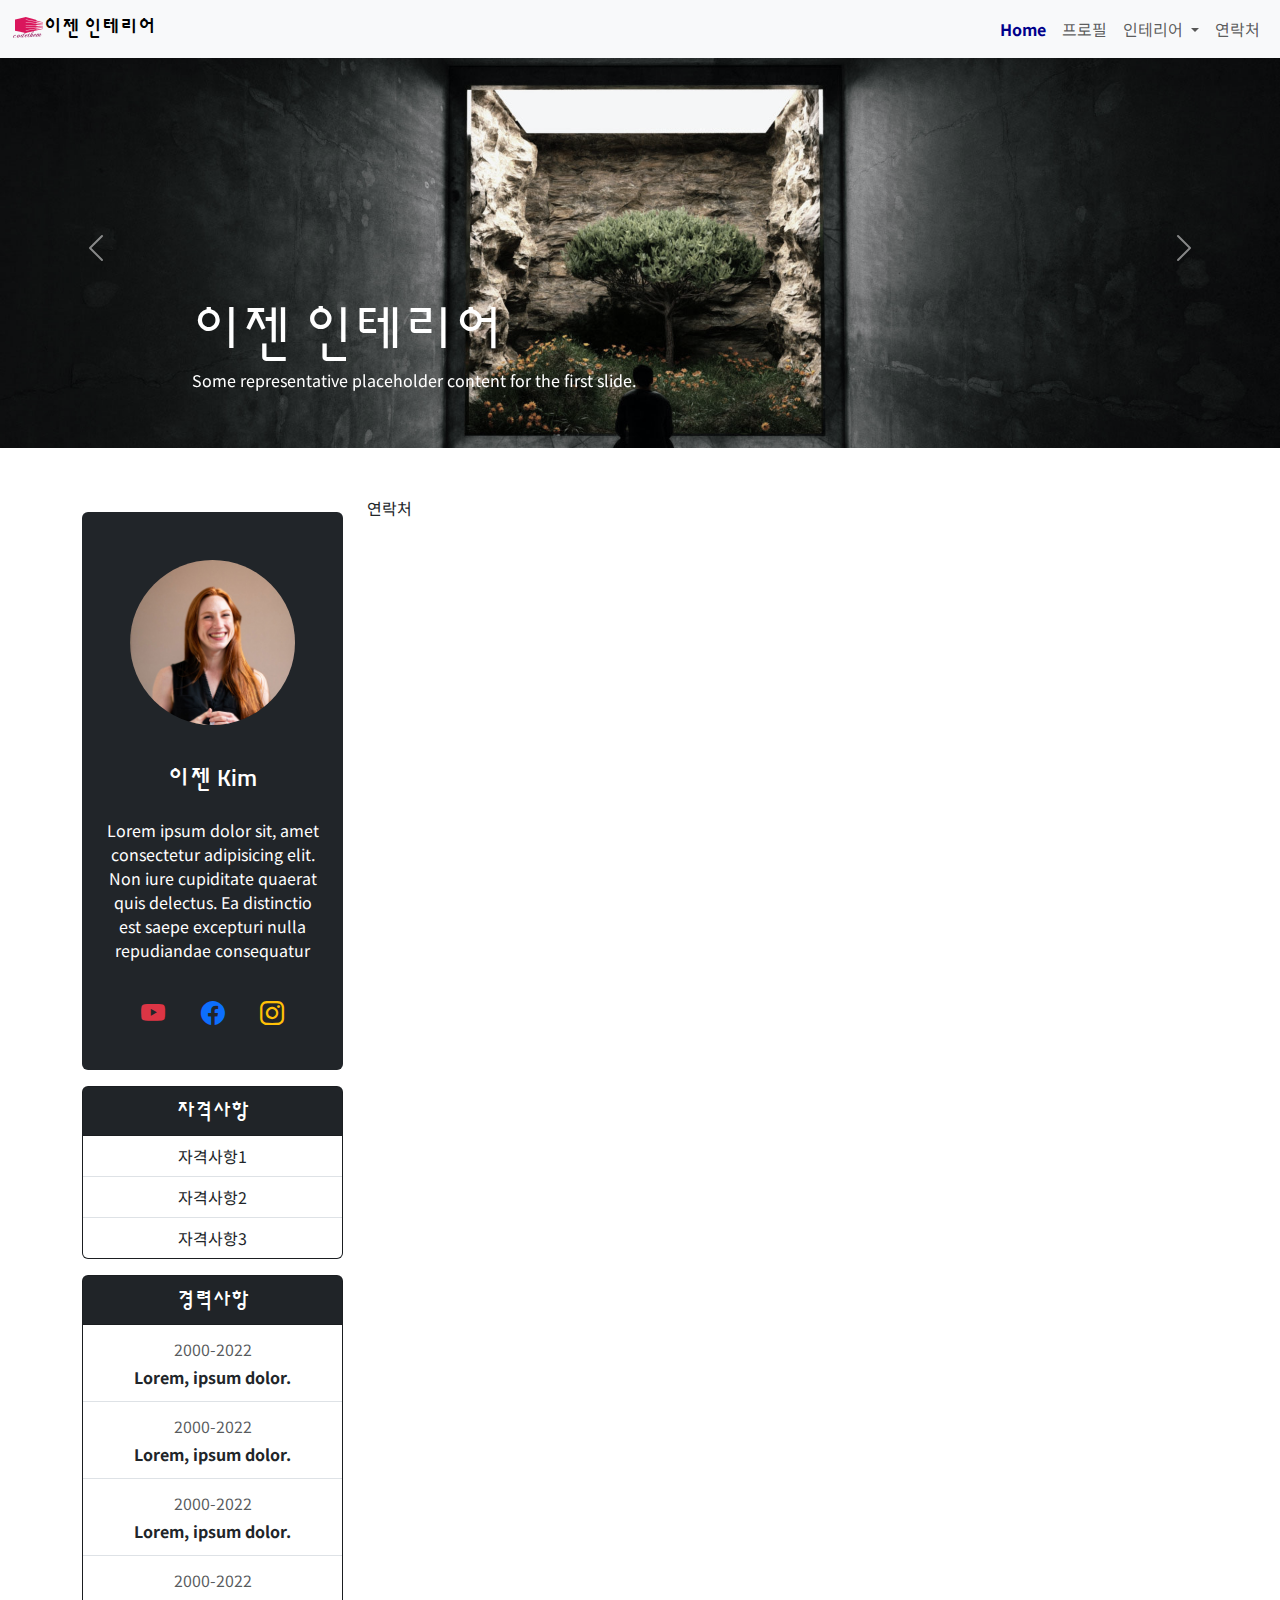
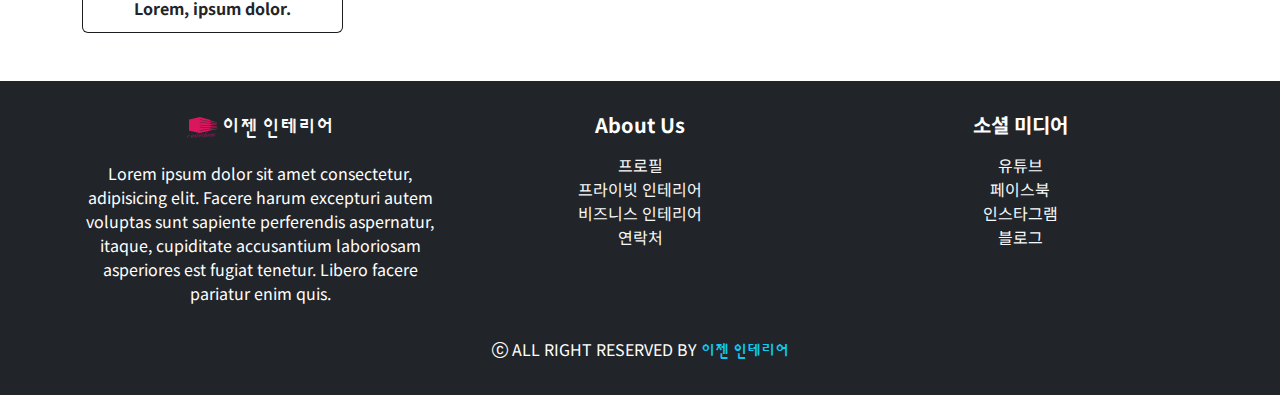
==== contact.html @ ede025fa "4월 24일 개인 공간, 비즈니스 공간, 프로필 완성" ====
<!DOCTYPE html>
<html lang="en">
  <head>
    <meta charset="UTF-8" />
    <meta name="viewport" content="width=device-width, initial-scale=1.0" />
    <title>이젠 인테리어</title>
    <link rel="stylesheet" href="./css/bootstrap.css" />
    <link
      rel="stylesheet"
      href="https://cdn.jsdelivr.net/npm/bootstrap-icons@1.11.3/font/bootstrap-icons.min.css"
    />
    <link rel="stylesheet" href="./css/style.css" />
  </head>
  <body>
    <nav class="navbar navbar-expand-md fixed-top bg-light">
      <div class="container-fluid">
        <a class="logo-font navbar-brand" href="index.html"
          ><img src="./images/logo.png" />이젠 인테리어</a
        >
        <button
          class="navbar-toggler"
          type="button"
          data-bs-toggle="collapse"
          data-bs-target="#menubar"
          aria-controls="menubar"
          aria-expanded="false"
          aria-label="Toggle navigation"
        >
          <span class="navbar-toggler-icon"></span>
        </button>
        <div class="collapse navbar-collapse" id="menubar">
          <ul class="navbar-nav ms-auto mb-2 mb-md-0">
            <li class="nav-item">
              <a class="nav-link active" aria-current="page" href="index.html"
                >Home</a
              >
            </li>
            <li class="nav-item">
              <a class="nav-link" href="profile.html">프로필</a>
            </li>
            <li class="nav-item dropdown">
              <a
                class="nav-link dropdown-toggle"
                href="#"
                role="button"
                data-bs-toggle="dropdown"
                aria-expanded="false"
              >
                인테리어
              </a>
              <ul class="dropdown-menu">
                <li>
                  <a class="dropdown-item" href="private-interior.html"
                    >개인 공간</a
                  >
                </li>
                <li>
                  <a class="dropdown-item" href="business-interior.html"
                    >비즈니스 공간</a
                  >
                </li>
                <li><hr class="dropdown-divider" /></li>
              </ul>
            </li>
            <li class="nav-item">
              <a class="nav-link" href="contact.html">연락처</a>
            </li>
          </ul>
        </div>
      </div>
    </nav>

    <header>
      <div id="headerCarousel" class="mt-5 carousel slide">
        <div class="carousel-inner">
          <div class="carousel-item active">
            <img src="./images/header1.jpg" class="d-block w-100" alt="배너1" />
            <div class="carousel-caption text-md-start">
              <h1 class="display-4 d-block mb-0">이젠 인테리어</h1>
              <p class="d-none d-sm-block">
                Some representative placeholder content for the first slide.
              </p>
            </div>
          </div>

          <div class="carousel-item">
            <img src="./images/header2.jpg" class="d-block w-100" alt="배너1" />
            <div class="carousel-caption text-md-start">
              <h1 class="display-4 d-block mb-0">이젠 인테리어</h1>
              <p class="d-none d-sm-block">
                Some representative placeholder content for the first slide.
              </p>
            </div>
          </div>

          <div class="carousel-item">
            <img src="./images/header3.jpg" class="d-block w-100" alt="배너1" />
            <div class="carousel-caption text-md-start">
              <h1 class="display-4 d-block mb-0">이젠 인테리어</h1>
              <p class="d-none d-sm-block">
                Some representative placeholder content for the first slide.
              </p>
            </div>
          </div>

          <div class="carousel-item">
            <img src="./images/header4.jpg" class="d-block w-100" alt="배너1" />
            <div class="carousel-caption text-md-start">
              <h1 class="display-4 d-block mb-0">이젠 인테리어</h1>
              <p class="d-none d-sm-block">
                Some representative placeholder content for the first slide.
              </p>
            </div>
          </div>

          <div class="carousel-item">
            <img src="./images/header5.jpg" class="d-block w-100" alt="배너1" />
            <div class="carousel-caption text-md-start">
              <h1 class="display-4 d-block mb-0">이젠 인테리어</h1>
              <p class="d-none d-sm-block">
                Some representative placeholder content for the first slide.
              </p>
            </div>
          </div>
        </div>

        <button
          class="carousel-control-prev"
          type="button"
          data-bs-target="#headerCarousel"
          data-bs-slide="prev"
        >
          <span class="carousel-control-prev-icon" aria-hidden="true"></span>
          <span class="visually-hidden">Previous</span>
        </button>
        <button
          class="carousel-control-next"
          type="button"
          data-bs-target="#headerCarousel"
          data-bs-slide="next"
        >
          <span class="carousel-control-next-icon" aria-hidden="true"></span>
          <span class="visually-hidden">Next</span>
        </button>
      </div>
    </header>

    <!-- 메인 섹션 시작 -->
    <main class="container my-5">
      <div class="row">
        <!-- 프로필 바 섹션 시작 -->
        <section class="col-md-5 col-lg-3">
          <div class="bg-dark text-white text-center my-3 p-4 rounded">
            <img
              src="./images/main-profile.jpg"
              alt="프로필 사진"
              class="img-fluid rounded-circle p-4"
            />
            <h2 class="fs-4 py-3">이젠 Kim</h2>
            <p>
              Lorem ipsum dolor sit, amet consectetur adipisicing elit. Non iure
              cupiditate quaerat quis delectus. Ea distinctio est saepe
              excepturi nulla repudiandae consequatur
            </p>
            <div class="d-flex justify-content-evenly fs-4 py-3">
              <a
                href="#"
                target="_blank"
                class="link-danger"
                aria-label="유튜브"
                ><i class="bi bi-youtube"></i
              ></a>
              <a href="#" aria-label="페이스북"
                ><i class="bi bi-facebook"></i
              ></a>
              <a href="#" class="link-warning" aria-label="인스타그램"
                ><i class="bi bi-instagram"></i
              ></a>
            </div>
          </div>

          <!-- 자격사항 리스트 -->
          <div class="card bg-dark text-white text-center">
            <div class="card-header">
              <h3 class="fs-5 m-1">자격사항</h3>
            </div>
            <ul class="list-group list-group-flush">
              <li class="list-group-item">자격사항1</li>
              <li class="list-group-item">자격사항2</li>
              <li class="list-group-item">자격사항3</li>
            </ul>
          </div>

          <!-- 경력사항 리스트 -->
          <div class="card mt-3 bg-dark text-white text-center">
            <div class="card-header">
              <h3 class="fs-5 m-1">경력사항</h3>
            </div>
            <ul class="list-group list-group-flush">
              <li class="list-group-item">
                <p class="text-muted m-1">2000-2022</p>
                <p class="m-1 fw-bold">Lorem, ipsum dolor.</p>
              </li>
              <li class="list-group-item">
                <p class="text-muted m-1">2000-2022</p>
                <p class="m-1 fw-bold">Lorem, ipsum dolor.</p>
              </li>
              <li class="list-group-item">
                <p class="text-muted m-1">2000-2022</p>
                <p class="m-1 fw-bold">Lorem, ipsum dolor.</p>
              </li>
              <li class="list-group-item">
                <p class="text-muted m-1">2000-2022</p>
                <p class="m-1 fw-bold">Lorem, ipsum dolor.</p>
              </li>
            </ul>
          </div>
        </section>
        <!-- 프로필 바 섹션 끝-->

        <!-- 포트폴리오 섹션 시작 -->
        <section class="col-md-7 col-lg-9">연락처</section>
        <!-- 포트폴리오 섹션 끝 -->
      </div>
    </main>
    <!-- 메인 섹션 끝 -->

    <footer class="bg-dark text-center text-white py-3">
      <div class="container">
        <div class="row">
          <div class="col-md-4">
            <a
              href="index.html"
              class="logo-font link-light text-decoration-none fs-5"
            >
              <img src="./images/logo.png" class="my-3" />
              이젠 인테리어
            </a>
            <p>
              Lorem ipsum dolor sit amet consectetur, adipisicing elit. Facere
              harum excepturi autem voluptas sunt sapiente perferendis
              aspernatur, itaque, cupiditate accusantium laboriosam asperiores
              est fugiat tenetur. Libero facere pariatur enim quis.
            </p>
          </div>

          <div class="col-md-4">
            <h5 class="fw-bold my-3">About Us</h5>
            <ul class="list-unstyled">
              <li>
                <a href="profile.html" class="link-light text-decoration-none"
                  >프로필</a
                >
              </li>
              <li>
                <a
                  href="private-interior.html"
                  class="link-light text-decoration-none"
                  >프라이빗 인테리어</a
                >
              </li>
              <li>
                <a
                  href="business-interior.html"
                  class="link-light text-decoration-none"
                  >비즈니스 인테리어</a
                >
              </li>
              <li>
                <a href="contact.html" class="link-light text-decoration-none"
                  >연락처</a
                >
              </li>
            </ul>
          </div>

          <div class="col-md-4">
            <h5 class="fw-bold my-3">소셜 미디어</h5>
            <ul class="list-unstyled">
              <li>
                <a href="#" class="link-light text-decoration-none">유튜브</a>
              </li>
              <li>
                <a href="#" class="link-light text-decoration-none">페이스북</a>
              </li>
              <li>
                <a href="#" class="link-light text-decoration-none"
                  >인스타그램</a
                >
              </li>
              <li>
                <a href="#" class="link-light text-decoration-none">블로그</a>
              </li>
            </ul>
          </div>
        </div>
        <p class="my-3">
          <i class="bi bi-c-circle"></i> ALL RIGHT RESERVED BY
          <span class="logo-font text-info">이젠 인테리어</span>
        </p>
      </div>
    </footer>

    <script src="./js/bootstrap.bundle.js"></script>
  </body>
</html>
---- css/style.css ----
@import url("https://fonts.googleapis.com/css2?family=Noto+Sans+KR:wght@500&family=Sunflower:wght@700&display=swap");

.nav-link.active,
.nav-link:hover {
  color: darkblue !important;
  font-weight: bold;
}

#headerCarousel img {
  filter: grayscale(50%);
}

#headerCarousel:hover img {
  filter: grayscale(0%);
}

body {
  font-family: "Noto Sans KR", sans-serif;
}

h1,
h2,
h3,
h4,
.logo-font {
  font-family: "Sunflower", sans-serif;
}

.card-img-top {
  transition: transform 0.7s ease;
}

.card-img-top:hover {
  transform: scale(1.1);
}

.banner {
  background-image: url(../images/card-banner.jpg);
  background-attachment: fixed;
  background-size: cover;
}
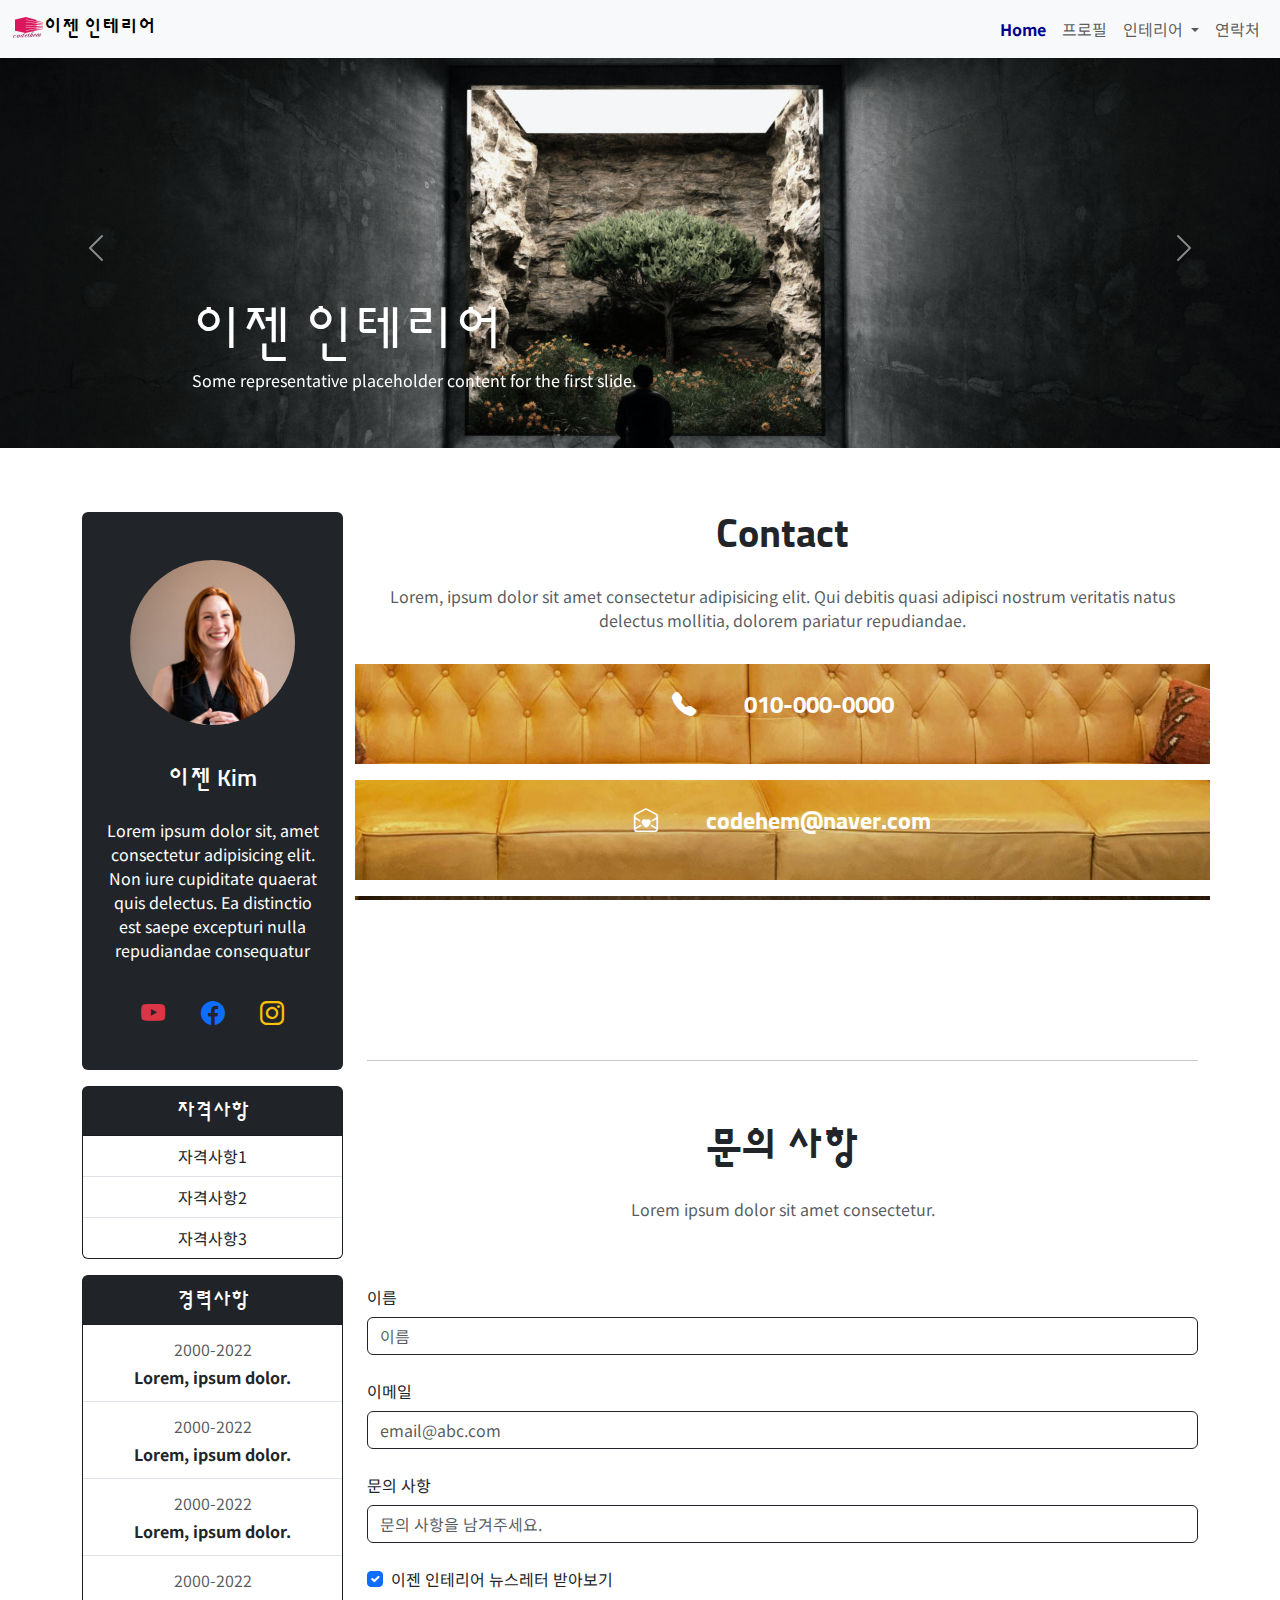
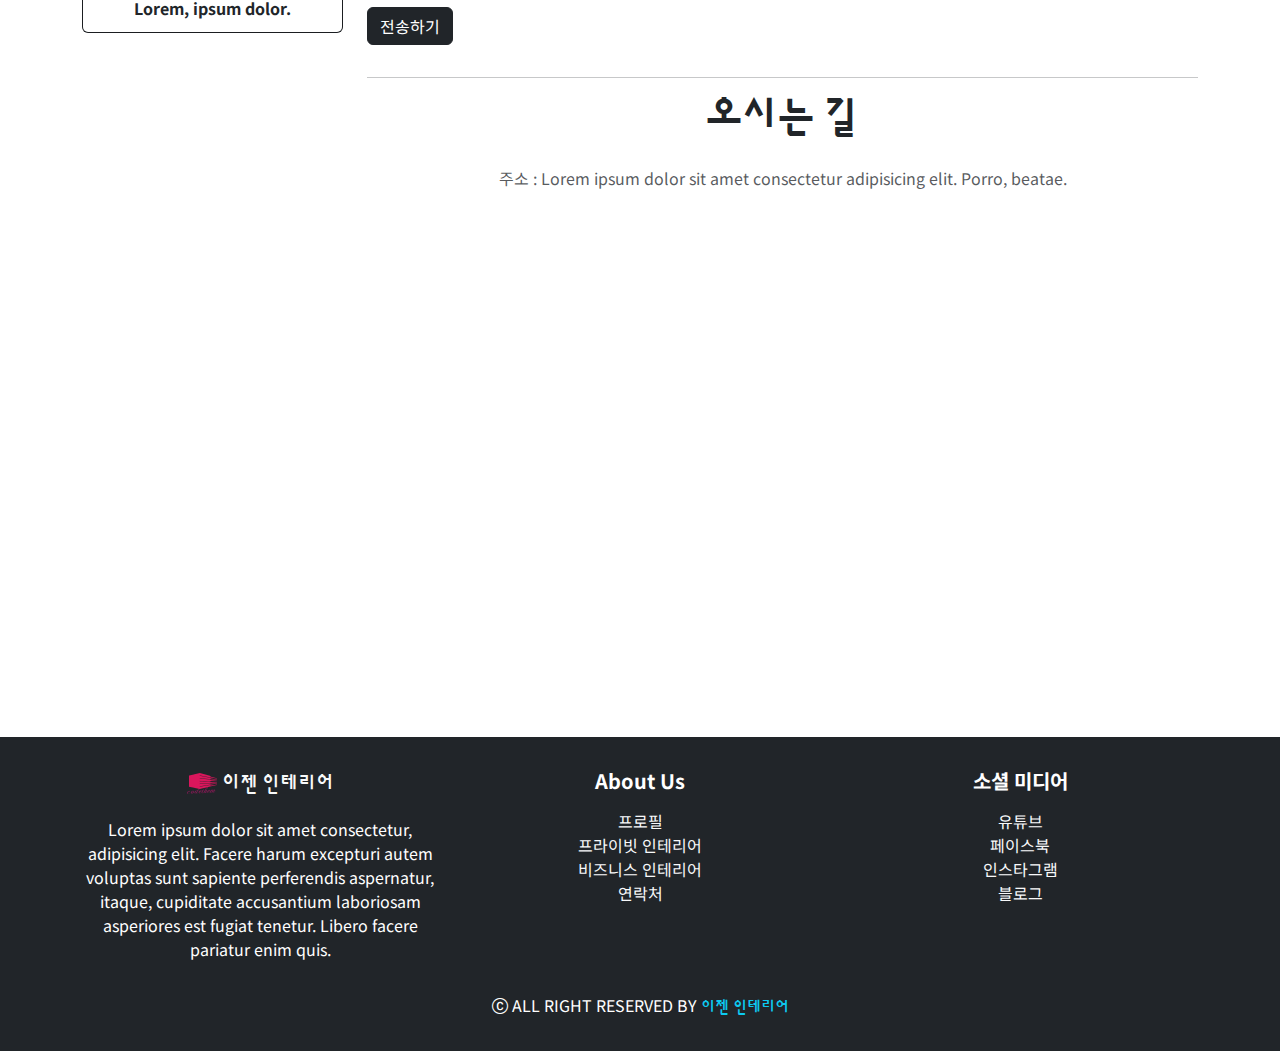
==== commit 5165dcb3: "4월 25일 연락처 마무리, 비즈니스 모바일버전 수정" ====
--- a/contact.html
+++ b/contact.html
@@ -149,7 +149,7 @@
     <main class="container my-5">
       <div class="row">
         <!-- 프로필 바 섹션 시작 -->
-        <section class="col-md-5 col-lg-3">
+        <section class="col-md-5 col-lg-3 order-2 order-md-1">
           <div class="bg-dark text-white text-center my-3 p-4 rounded">
             <img
               src="./images/main-profile.jpg"
@@ -219,7 +219,111 @@
         <!-- 프로필 바 섹션 끝-->
 
         <!-- 포트폴리오 섹션 시작 -->
-        <section class="col-md-7 col-lg-9">연락처</section>
+        <section class="col-md-7 col-lg-9 order-1 order-md-2">
+          <section class="text-center">
+            <div class="row pt-3 pb-5">
+              <h2 class="fs-1 fw-bold pb-3">Contact</h2>
+              <p class="text-muted">
+                Lorem, ipsum dolor sit amet consectetur adipisicing elit. Qui
+                debitis quasi adipisci nostrum veritatis natus delectus
+                mollitia, dolorem pariatur repudiandae.
+              </p>
+
+              <div class="py-4 contact mt-3 text-white">
+                <p class="fs-4 fw-bold logo-font">
+                  <i class="bi bi-telephone-fill me-3 me-lg-5"></i>010-000-0000
+                </p>
+              </div>
+
+              <div class="py-4 contact mt-3 text-white">
+                <p class="fs-4 fw-bold logo-font">
+                  <i class="bi bi-envelope-open-heart me-3 me-lg-5"></i
+                  >codehem@naver.com
+                </p>
+              </div>
+
+              <div class="py-4 contact mt-3 text-white">
+                <p class="fs-4 fw-bold logo-font">
+                  <i class="bi bi-shop me-3 me-lg-5"></i>지하철 8호선 모란역
+                  2번출구
+                </p>
+              </div>
+            </div>
+          </section>
+
+          <hr />
+
+          <div class="row py-5 text-center">
+            <div class="col-lg-9 mx-auto">
+              <h2 class="fs-1 fw-bold pb-3">문의 사항</h2>
+              <p class="text-muted">Lorem ipsum dolor sit amet consectetur.</p>
+            </div>
+          </div>
+
+          <div class="mb-4">
+            <label for="name" class="form-label">이름</label>
+            <input
+              type="text"
+              class="form-control border border-dark"
+              id="name"
+              placeholder="이름"
+            />
+          </div>
+
+          <div class="mb-4">
+            <label for="email" class="form-label">이메일</label>
+            <input
+              type="email"
+              class="form-control border border-dark"
+              id="email"
+              placeholder="email@abc.com"
+            />
+          </div>
+
+          <div class="mb-4">
+            <label for="profil" class="form-label">문의 사항</label>
+            <input
+              type="text"
+              class="form-control border border-dark"
+              id="profil"
+              placeholder="문의 사항을 남겨주세요."
+            />
+          </div>
+
+          <div class="form-check mb-3">
+            <input
+              class="form-check-input"
+              type="checkbox"
+              value=""
+              id="flexCheckChecked"
+              checked
+            />
+            <label class="form-check-label" for="flexCheckChecked">
+              이젠 인테리어 뉴스레터 받아보기
+            </label>
+          </div>
+
+          <button type="button" class="btn btn-dark mb-3 border border-dark">
+            전송하기
+          </button>
+          <hr />
+
+          <section class="text-center">
+            <h2 class="fs-1 fw-bold">오시는 길</h2>
+            <p class="text-muted py-3">
+              주소 : Lorem ipsum dolor sit amet consectetur adipisicing elit.
+              Porro, beatae.
+            </p>
+            <div class="ratio ratio-16x9">
+              <iframe
+                src="https://www.google.com/maps/embed?pb=!1m14!1m12!1m3!1d25344.889313861164!2d127.1365632!3d37.4344786!2m3!1f0!2f0!3f0!3m2!1i1024!2i768!4f13.1!5e0!3m2!1sko!2skr!4v1714009783027!5m2!1sko!2skr"
+                allowfullscreen=""
+                loading="lazy"
+                referrerpolicy="no-referrer-when-downgrade"
+              ></iframe>
+            </div>
+          </section>
+        </section>
         <!-- 포트폴리오 섹션 끝 -->
       </div>
     </main>
--- a/css/style.css
+++ b/css/style.css
@@ -39,3 +39,10 @@
   background-attachment: fixed;
   background-size: cover;
 }
+
+.contact {
+  background-image: url(../images/contact-bg.jpg);
+  background-attachment: fixed;
+  background-size: cover;
+  background-position: center;
+}
